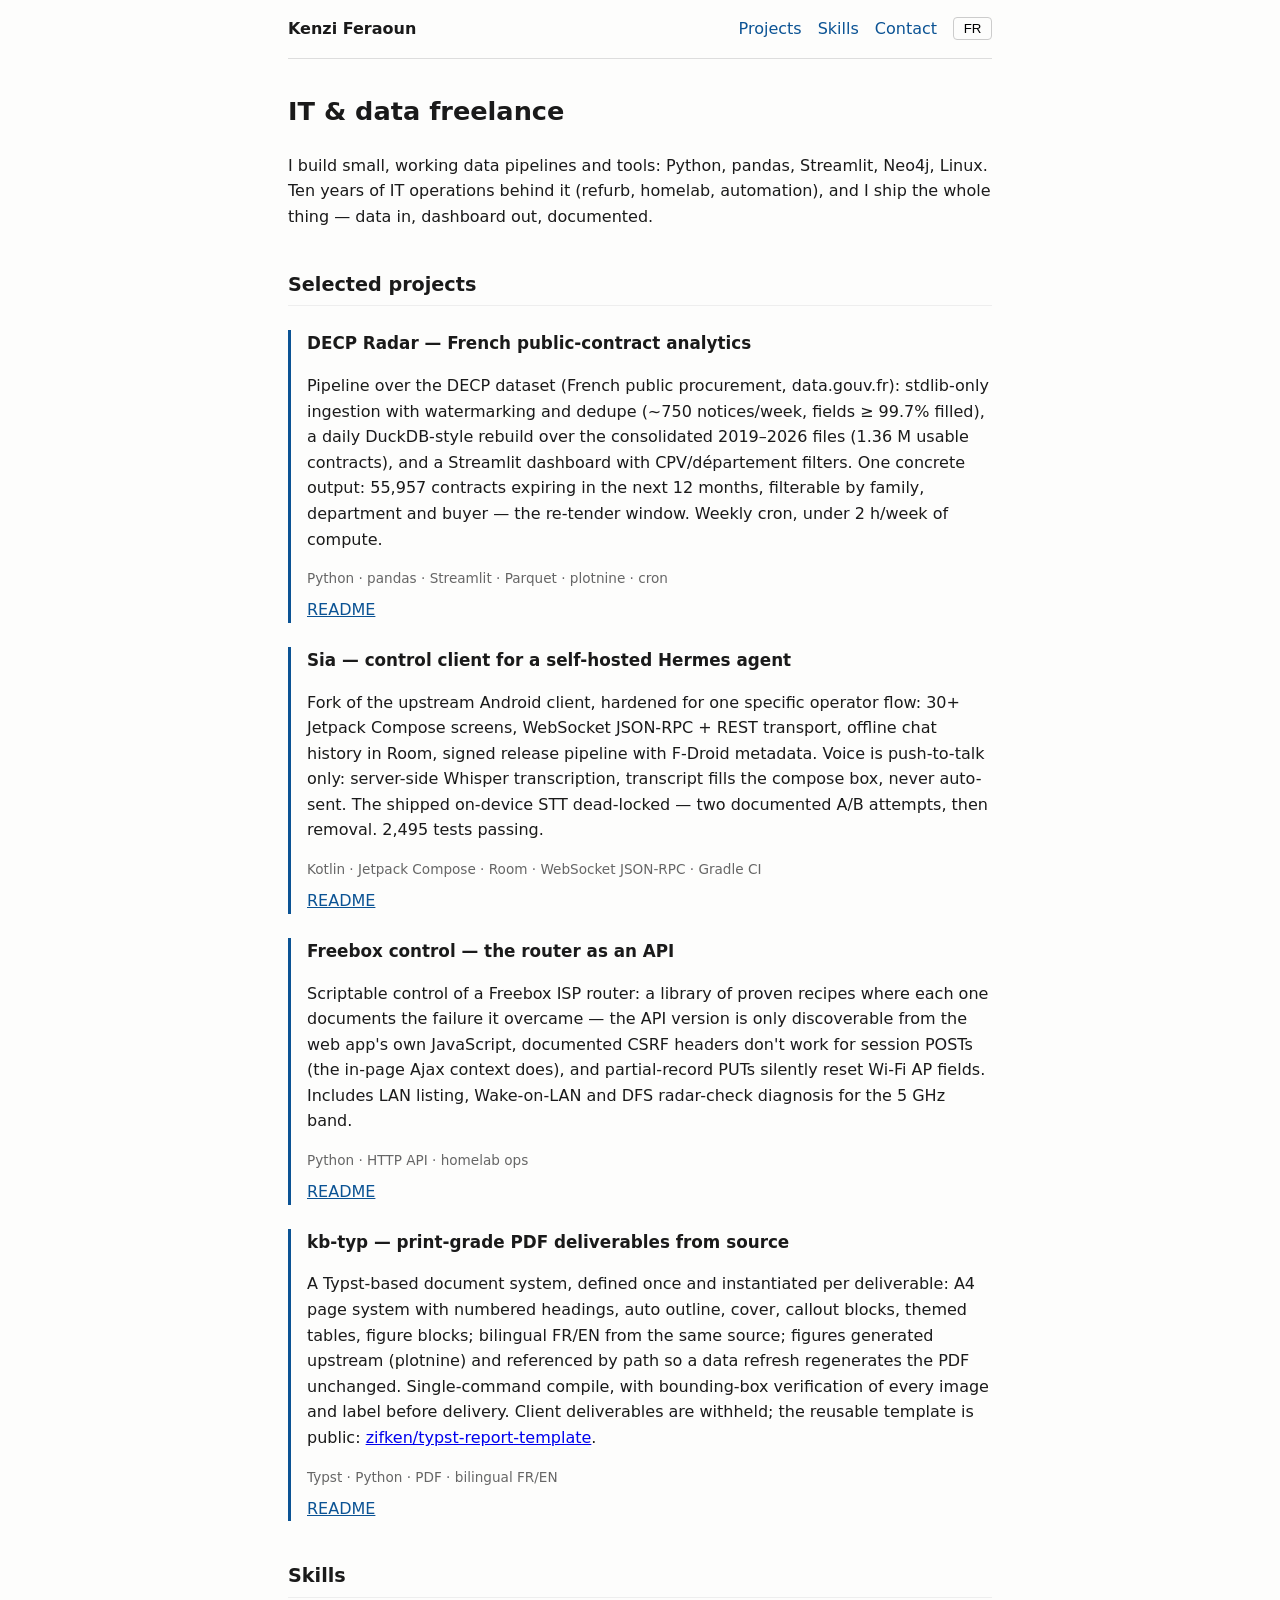
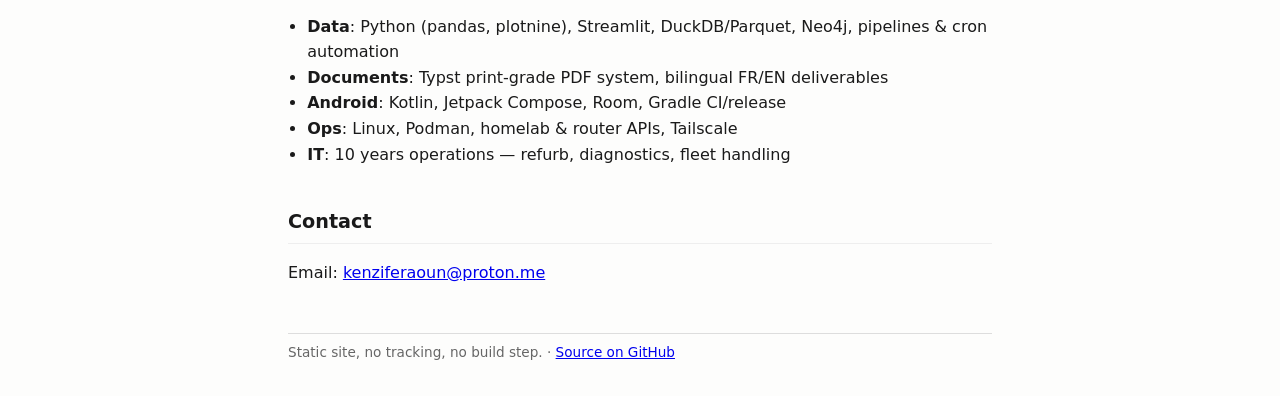
==== index.html @ 2a07d844 "Remove CV link (CV now hosted privately)" ====
<!DOCTYPE html>
<html lang="en">
<head>
<meta charset="utf-8">
<meta name="viewport" content="width=device-width, initial-scale=1">
<title>Kenzi Feraoun — IT & Data freelance</title>
<link rel="stylesheet" href="style.css">
</head>
<body>
<header>
  <nav>
    <span class="brand">Kenzi Feraoun</span>
    <span class="spacer"></span>
    <a href="#projects" data-i18n="nav_projects">Projects</a>
    <a href="#skills" data-i18n="nav_skills">Skills</a>
    <a href="#contact" data-i18n="nav_contact">Contact</a>
    <button id="lang" type="button">FR</button>
  </nav>
</header>

<main>
<section id="intro">
  <h1 data-i18n="intro_h1">IT &amp; data freelance</h1>
  <p data-i18n="intro_p">
    I build small, working data pipelines and tools: Python, pandas, Streamlit,
    Neo4j, Linux. Ten years of IT operations behind it (refurb, homelab, automation),
    and I ship the whole thing — data in, dashboard out, documented.
  </p>
</section>

<section id="projects">
  <h2 data-i18n="projects_h2">Selected projects</h2>

  <article class="case" id="case-decp">
    <h3><a href="case-studies/decp/" data-href-fr="case-studies/decp/fr/">DECP Radar — French public-contract analytics</a></h3>
    <p data-i18n="decp_p">
      Pipeline over the DECP dataset (French public procurement, data.gouv.fr):
      stdlib-only ingestion with watermarking and dedupe (~750 notices/week, fields
      ≥ 99.7% filled), a daily DuckDB-style rebuild over the consolidated 2019–2026
      files (1.36 M usable contracts), and a Streamlit dashboard with CPV/département
      filters. One concrete output: 55,957 contracts expiring in the next 12 months,
      filterable by family, department and buyer — the re-tender window. Weekly cron,
      under 2 h/week of compute.
    </p>
    <p class="meta">Python · pandas · Streamlit · Parquet · plotnine · cron</p>
    <p class="readlink"><a href="case-studies/decp/" data-href-fr="case-studies/decp/fr/">README</a></p>
  </article>

  <article class="case" id="case-sia">
    <h3><a href="case-studies/sia/" data-href-fr="case-studies/sia/fr/">Sia — control client for a self-hosted Hermes agent</a></h3>
    <p data-i18n="sia_p">
      Fork of the upstream Android client, hardened for one specific operator flow:
      30+ Jetpack Compose screens, WebSocket JSON-RPC + REST transport, offline
      chat history in Room, signed release pipeline with F-Droid metadata. Voice
      is push-to-talk only: server-side Whisper transcription, transcript fills
      the compose box, never auto-sent. The shipped on-device STT dead-locked —
      two documented A/B attempts, then removal. 2,495 tests passing.
    </p>
    <p class="meta">Kotlin · Jetpack Compose · Room · WebSocket JSON-RPC · Gradle CI</p>
    <p class="readlink"><a href="case-studies/sia/" data-href-fr="case-studies/sia/fr/">README</a></p>
  </article>

  <article class="case" id="case-freebox">
    <h3><a href="case-studies/freebox-api/" data-href-fr="case-studies/freebox-api/fr/">Freebox control — the router as an API</a></h3>
    <p data-i18n="freebox_p">
      Scriptable control of a Freebox ISP router: a library of proven recipes
      where each one documents the failure it overcame — the API version is only
      discoverable from the web app's own JavaScript, documented CSRF headers don't
      work for session POSTs (the in-page Ajax context does), and partial-record
      PUTs silently reset Wi-Fi AP fields. Includes LAN listing, Wake-on-LAN and
      DFS radar-check diagnosis for the 5 GHz band.
    </p>
    <p class="meta">Python · HTTP API · homelab ops</p>
    <p class="readlink"><a href="case-studies/freebox-api/" data-href-fr="case-studies/freebox-api/fr/">README</a></p>
  </article>

  <article class="case" id="case-kbtyp">
    <h3><a href="case-studies/kb-typ/" data-href-fr="case-studies/kb-typ/fr/">kb-typ — print-grade PDF deliverables from source</a></h3>
    <p data-i18n="kbtyp_p">
      A Typst-based document system, defined once and instantiated per deliverable:
      A4 page system with numbered headings, auto outline, cover, callout blocks,
      themed tables, figure blocks; bilingual FR/EN from the same source; figures
      generated upstream (plotnine) and referenced by path so a data refresh
      regenerates the PDF unchanged. Single-command compile, with bounding-box
      verification of every image and label before delivery. Client deliverables
      are withheld; the reusable template is public:
      <a href="https://github.com/zifken/typst-report-template">zifken/typst-report-template</a>.
    </p>
    <p class="meta">Typst · Python · PDF · bilingual FR/EN</p>
    <p class="readlink"><a href="https://github.com/zifken/typst-report-template#readme">README</a></p>
  </article>

</section>

<section id="skills">
  <h2 data-i18n="skills_h2">Skills</h2>
  <ul>
    <li data-i18n="skills_data"><strong>Data</strong>: Python (pandas, plotnine), Streamlit, DuckDB/Parquet, Neo4j, pipelines &amp; cron automation</li>
    <li data-i18n="skills_docs"><strong>Documents</strong>: Typst print-grade PDF system, bilingual FR/EN deliverables</li>
    <li data-i18n="skills_android"><strong>Android</strong>: Kotlin, Jetpack Compose, Room, Gradle CI/release</li>
    <li data-i18n="skills_ops"><strong>Ops</strong>: Linux, Podman, homelab &amp; router APIs, Tailscale</li>
    <li data-i18n="skills_it"><strong>IT</strong>: 10 years operations — refurb, diagnostics, fleet handling</li>
  </ul>
</section>

<section id="contact">
  <h2 data-i18n="contact_h2">Contact</h2>
  <p data-i18n="contact_p">Email: <a href="mailto:kenziferaoun@proton.me">kenziferaoun@proton.me</a></p>
</section>
</main>

<footer>
  <span data-i18n="footer_note">Static site, no tracking, no build step.</span>
  <span> · </span>
  <a href="https://github.com/zifken/malt-portefolio" data-i18n-href="footer_source">Source on GitHub</a>
</footer>

<script src="i18n.js"></script>
</body>
</html>
---- style.css ----
:root { --fg:#1a1a1a; --bg:#fdfdfc; --accent:#0b5394; --muted:#666; }
* { box-sizing: border-box; }
body { margin:0; font:16px/1.6 system-ui, sans-serif; color:var(--fg); background:var(--bg); max-width: 46rem; margin-inline:auto; padding:0 1rem; }
header nav { display:flex; gap:1rem; align-items:center; padding:1rem 0; border-bottom:1px solid #ddd; flex-wrap:wrap; }
.brand { font-weight:700; }
.spacer { flex:1; }
nav a { color:var(--accent); text-decoration:none; }
nav a:hover { text-decoration:underline; }
#lang { border:1px solid #ccc; background:none; padding:.2rem .6rem; border-radius:4px; cursor:pointer; }
h1 { font-size:1.6rem; margin-top:2rem; }
h2 { font-size:1.2rem; border-bottom:1px solid #eee; padding-bottom:.3rem; margin-top:2.5rem; }
h3 { font-size:1.05rem; margin-bottom:.2rem; }
h3 a { color:inherit; text-decoration:none; }
h3 a:hover { text-decoration:underline; color:var(--accent); }
.case { margin:1.5rem 0; padding-left:1rem; border-left:3px solid var(--accent); }
.meta { color:var(--muted); font-size:.85rem; }
ul { padding-left:1.2rem; }
footer { margin:3rem 0 2rem; border-top:1px solid #ddd; padding-top:.5rem; color:var(--muted); font-size:.85rem; }
img { max-width: 100%; border: 1px solid #ddd; margin: .5rem 0; display: block; }
table { border-collapse: collapse; margin: .5rem 0; }
th, td { border: 1px solid #ddd; padding: .3rem .6rem; text-align: left; }
.fig { color: var(--muted); font-size: .9rem; }
code { background: #f2f2f0; padding: 0 .3rem; border-radius: 3px; }

.readlink { margin-top: -0.4rem; }
.readlink a { color: var(--accent); text-decoration: underline; }
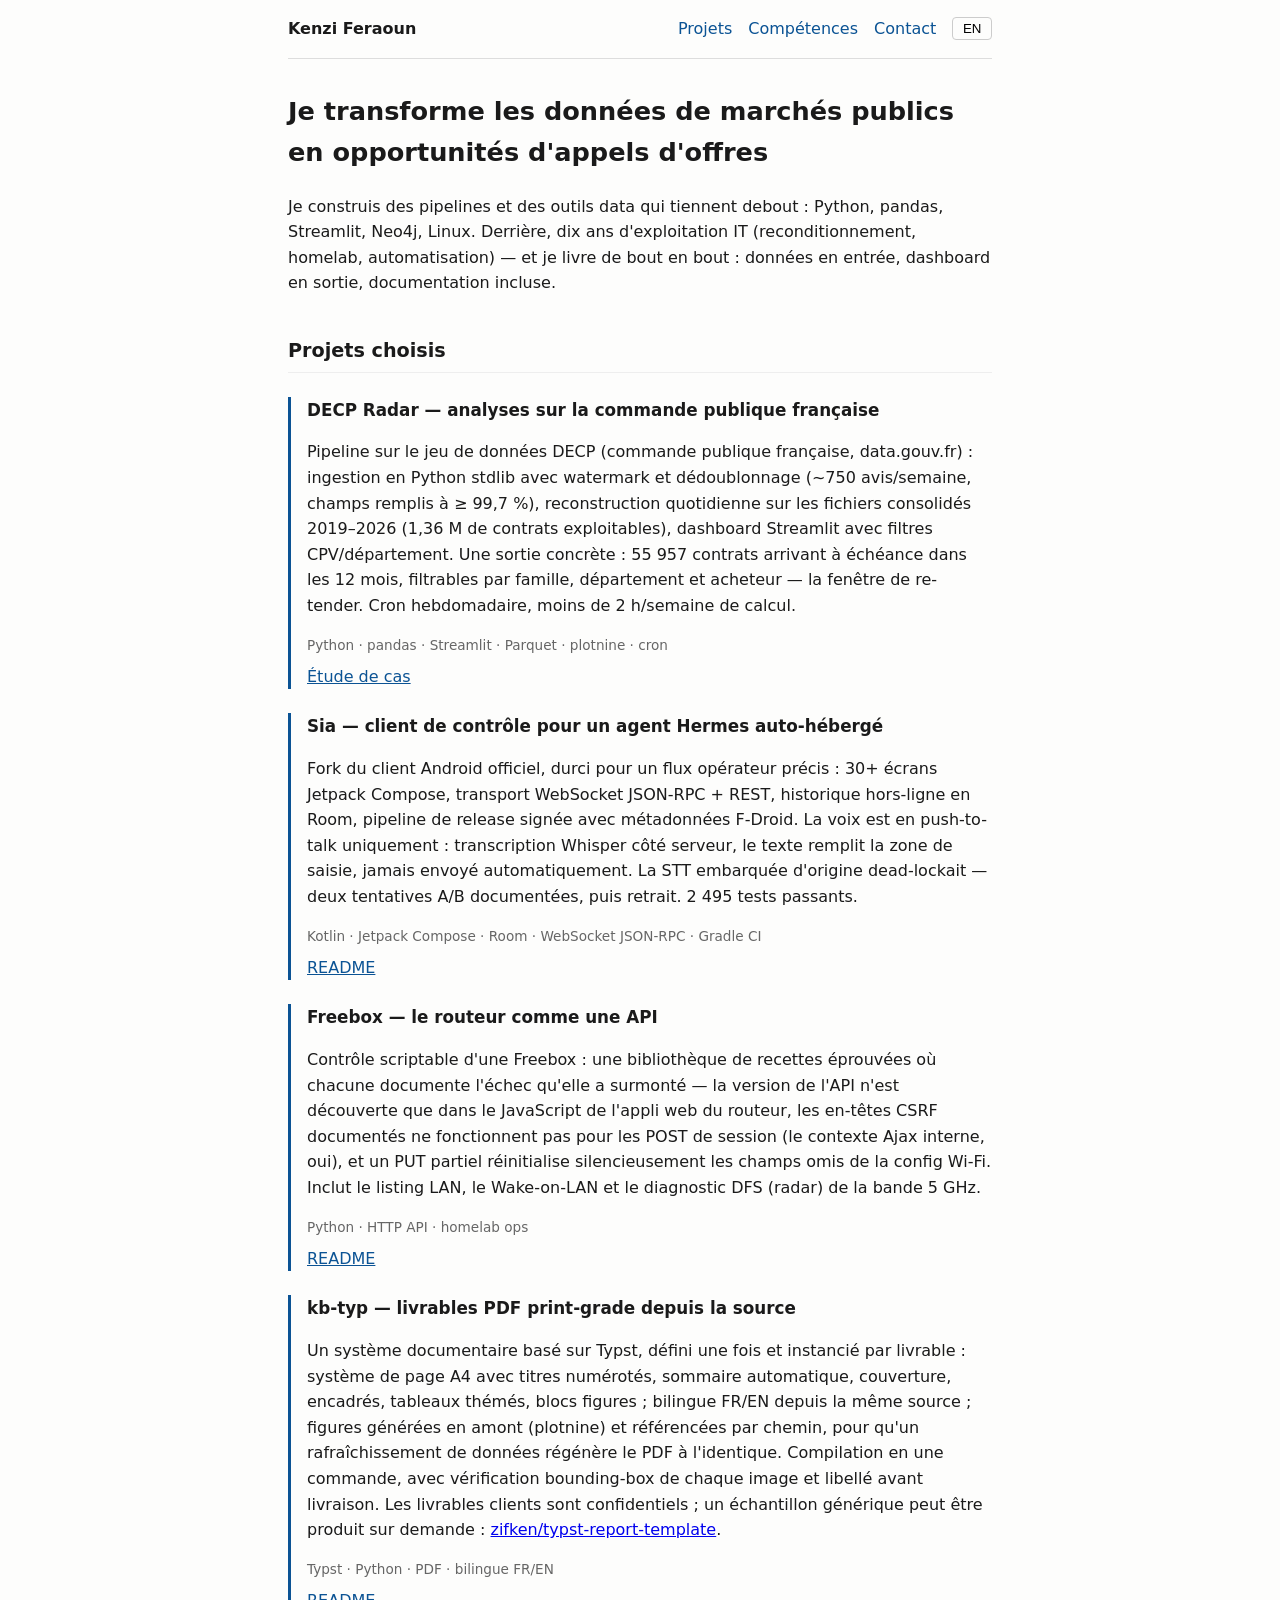
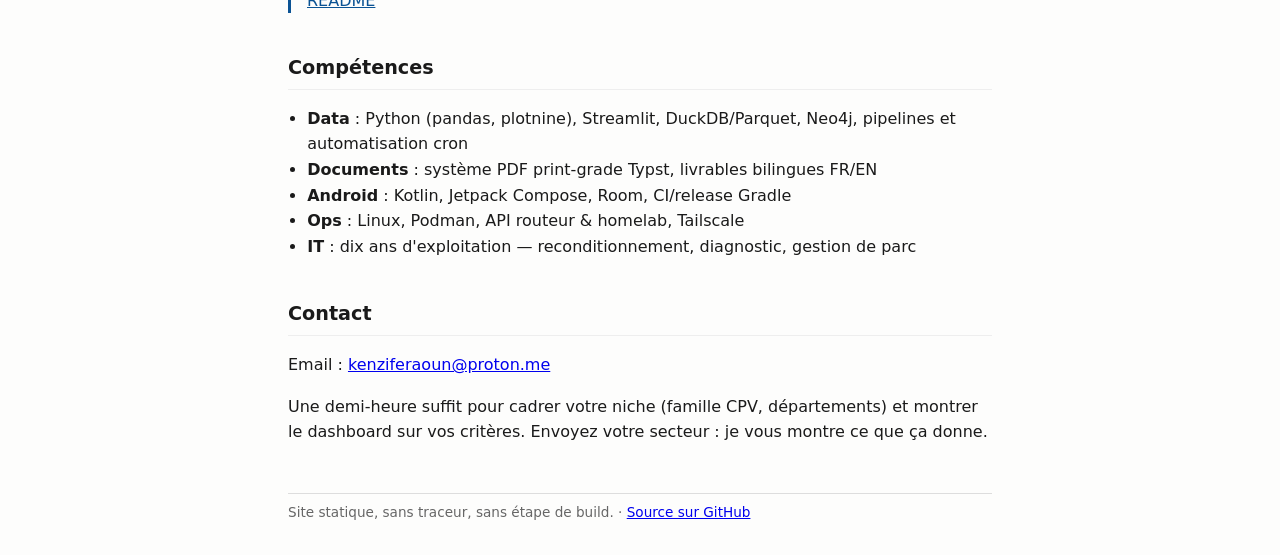
==== commit 035d2142: "FR-first hero: tender-intelligence positioning, DECP buyer case study (FR/EN), contact CTA" ====
--- a/index.html
+++ b/index.html
@@ -1,9 +1,9 @@
 <!DOCTYPE html>
-<html lang="en">
+<html lang="fr">
 <head>
 <meta charset="utf-8">
 <meta name="viewport" content="width=device-width, initial-scale=1">
-<title>Kenzi Feraoun — IT & Data freelance</title>
+<title>Kenzi Feraoun — données de marchés publics, opportunités d'appels d'offres</title>
 <link rel="stylesheet" href="style.css">
 </head>
 <body>
@@ -11,108 +11,111 @@
   <nav>
     <span class="brand">Kenzi Feraoun</span>
     <span class="spacer"></span>
-    <a href="#projects" data-i18n="nav_projects">Projects</a>
-    <a href="#skills" data-i18n="nav_skills">Skills</a>
+    <a href="#projects" data-i18n="nav_projects">Projets</a>
+    <a href="#skills" data-i18n="nav_skills">Compétences</a>
     <a href="#contact" data-i18n="nav_contact">Contact</a>
-    <button id="lang" type="button">FR</button>
+    <button id="lang" type="button">EN</button>
   </nav>
 </header>
 
 <main>
 <section id="intro">
-  <h1 data-i18n="intro_h1">IT &amp; data freelance</h1>
+  <h1 data-i18n="intro_h1">Je transforme les données de marchés publics en opportunités d'appels d'offres</h1>
   <p data-i18n="intro_p">
-    I build small, working data pipelines and tools: Python, pandas, Streamlit,
-    Neo4j, Linux. Ten years of IT operations behind it (refurb, homelab, automation),
-    and I ship the whole thing — data in, dashboard out, documented.
+    Je construis des pipelines et des outils data qui tiennent debout : Python,
+    pandas, Streamlit, Neo4j, Linux. Derrière, dix ans d'exploitation IT
+    (reconditionnement, homelab, automatisation) — et je livre de bout en bout :
+    données en entrée, dashboard en sortie, documentation incluse.
   </p>
 </section>
 
 <section id="projects">
-  <h2 data-i18n="projects_h2">Selected projects</h2>
+  <h2 data-i18n="projects_h2">Projets choisis</h2>
 
   <article class="case" id="case-decp">
-    <h3><a href="case-studies/decp/" data-href-fr="case-studies/decp/fr/">DECP Radar — French public-contract analytics</a></h3>
+    <h3><a href="case-studies/decp/fr/" data-href-en="case-studies/decp/">DECP Radar — analyses sur la commande publique française</a></h3>
     <p data-i18n="decp_p">
-      Pipeline over the DECP dataset (French public procurement, data.gouv.fr):
-      stdlib-only ingestion with watermarking and dedupe (~750 notices/week, fields
-      ≥ 99.7% filled), a daily DuckDB-style rebuild over the consolidated 2019–2026
-      files (1.36 M usable contracts), and a Streamlit dashboard with CPV/département
-      filters. One concrete output: 55,957 contracts expiring in the next 12 months,
-      filterable by family, department and buyer — the re-tender window. Weekly cron,
-      under 2 h/week of compute.
+      Pipeline sur le jeu de données DECP (commande publique française, data.gouv.fr) :
+      ingestion en Python stdlib avec watermark et dédoublonnage (~750 avis/semaine,
+      champs remplis à ≥ 99,7 %), reconstruction quotidienne sur les fichiers consolidés
+      2019–2026 (1,36 M de contrats exploitables), dashboard Streamlit avec filtres
+      CPV/département. Une sortie concrète : 55 957 contrats arrivant à échéance dans
+      les 12 mois, filtrables par famille, département et acheteur — la fenêtre de
+      re-tender. Cron hebdomadaire, moins de 2 h/semaine de calcul.
     </p>
     <p class="meta">Python · pandas · Streamlit · Parquet · plotnine · cron</p>
-    <p class="readlink"><a href="case-studies/decp/" data-href-fr="case-studies/decp/fr/">README</a></p>
+    <p class="readlink"><a href="case-studies/decp/fr/" data-href-en="case-studies/decp/">Étude de cas</a></p>
   </article>
 
   <article class="case" id="case-sia">
-    <h3><a href="case-studies/sia/" data-href-fr="case-studies/sia/fr/">Sia — control client for a self-hosted Hermes agent</a></h3>
+    <h3><a href="case-studies/sia/fr/" data-href-en="case-studies/sia/">Sia — client de contrôle pour un agent Hermes auto-hébergé</a></h3>
     <p data-i18n="sia_p">
-      Fork of the upstream Android client, hardened for one specific operator flow:
-      30+ Jetpack Compose screens, WebSocket JSON-RPC + REST transport, offline
-      chat history in Room, signed release pipeline with F-Droid metadata. Voice
-      is push-to-talk only: server-side Whisper transcription, transcript fills
-      the compose box, never auto-sent. The shipped on-device STT dead-locked —
-      two documented A/B attempts, then removal. 2,495 tests passing.
+      Fork du client Android officiel, durci pour un flux opérateur précis : 30+ écrans
+      Jetpack Compose, transport WebSocket JSON-RPC + REST, historique hors-ligne en
+      Room, pipeline de release signée avec métadonnées F-Droid. La voix est en
+      push-to-talk uniquement : transcription Whisper côté serveur, le texte remplit la
+      zone de saisie, jamais envoyé automatiquement. La STT embarquée d'origine
+      dead-lockait — deux tentatives A/B documentées, puis retrait. 2 495 tests passants.
     </p>
     <p class="meta">Kotlin · Jetpack Compose · Room · WebSocket JSON-RPC · Gradle CI</p>
-    <p class="readlink"><a href="case-studies/sia/" data-href-fr="case-studies/sia/fr/">README</a></p>
+    <p class="readlink"><a href="https://github.com/zifken/hermes-mobile/blob/master/README.fr.md">README</a></p>
   </article>
 
   <article class="case" id="case-freebox">
-    <h3><a href="case-studies/freebox-api/" data-href-fr="case-studies/freebox-api/fr/">Freebox control — the router as an API</a></h3>
+    <h3><a href="case-studies/freebox-api/fr/" data-href-en="case-studies/freebox-api/">Freebox — le routeur comme une API</a></h3>
     <p data-i18n="freebox_p">
-      Scriptable control of a Freebox ISP router: a library of proven recipes
-      where each one documents the failure it overcame — the API version is only
-      discoverable from the web app's own JavaScript, documented CSRF headers don't
-      work for session POSTs (the in-page Ajax context does), and partial-record
-      PUTs silently reset Wi-Fi AP fields. Includes LAN listing, Wake-on-LAN and
-      DFS radar-check diagnosis for the 5 GHz band.
+      Contrôle scriptable d'une Freebox : une bibliothèque de recettes éprouvées où
+      chacune documente l'échec qu'elle a surmonté — la version de l'API n'est
+      découverte que dans le JavaScript de l'appli web du routeur, les en-têtes CSRF
+      documentés ne fonctionnent pas pour les POST de session (le contexte Ajax interne,
+      oui), et un PUT partiel réinitialise silencieusement les champs omis de la config
+      Wi-Fi. Inclut le listing LAN, le Wake-on-LAN et le diagnostic DFS (radar) de la
+      bande 5 GHz.
     </p>
     <p class="meta">Python · HTTP API · homelab ops</p>
-    <p class="readlink"><a href="case-studies/freebox-api/" data-href-fr="case-studies/freebox-api/fr/">README</a></p>
+    <p class="readlink"><a href="case-studies/freebox-api/fr/" data-href-en="case-studies/freebox-api/">README</a></p>
   </article>
 
   <article class="case" id="case-kbtyp">
-    <h3><a href="case-studies/kb-typ/" data-href-fr="case-studies/kb-typ/fr/">kb-typ — print-grade PDF deliverables from source</a></h3>
+    <h3><a href="case-studies/kb-typ/fr/" data-href-en="case-studies/kb-typ/">kb-typ — livrables PDF print-grade depuis la source</a></h3>
     <p data-i18n="kbtyp_p">
-      A Typst-based document system, defined once and instantiated per deliverable:
-      A4 page system with numbered headings, auto outline, cover, callout blocks,
-      themed tables, figure blocks; bilingual FR/EN from the same source; figures
-      generated upstream (plotnine) and referenced by path so a data refresh
-      regenerates the PDF unchanged. Single-command compile, with bounding-box
-      verification of every image and label before delivery. Client deliverables
-      are withheld; the reusable template is public:
-      <a href="https://github.com/zifken/typst-report-template">zifken/typst-report-template</a>.
+      Un système documentaire basé sur Typst, défini une fois et instancié par
+      livrable : système de page A4 avec titres numérotés, sommaire automatique,
+      couverture, encadrés, tableaux thémés, blocs figures ; bilingue FR/EN depuis la
+      même source ; figures générées en amont (plotnine) et référencées par chemin, pour
+      qu'un rafraîchissement de données régénère le PDF à l'identique. Compilation en
+      une commande, avec vérification bounding-box de chaque image et libellé avant
+      livraison. Les livrables clients sont confidentiels ; un échantillon générique
+      peut être produit sur demande : <a href="https://github.com/zifken/typst-report-template">zifken/typst-report-template</a>.
     </p>
-    <p class="meta">Typst · Python · PDF · bilingual FR/EN</p>
-    <p class="readlink"><a href="https://github.com/zifken/typst-report-template#readme">README</a></p>
+    <p class="meta">Typst · Python · PDF · bilingue FR/EN</p>
+    <p class="readlink"><a href="https://github.com/zifken/typst-report-template/blob/master/README.fr.md">README</a></p>
   </article>
 
 </section>
 
 <section id="skills">
-  <h2 data-i18n="skills_h2">Skills</h2>
+  <h2 data-i18n="skills_h2">Compétences</h2>
   <ul>
-    <li data-i18n="skills_data"><strong>Data</strong>: Python (pandas, plotnine), Streamlit, DuckDB/Parquet, Neo4j, pipelines &amp; cron automation</li>
-    <li data-i18n="skills_docs"><strong>Documents</strong>: Typst print-grade PDF system, bilingual FR/EN deliverables</li>
-    <li data-i18n="skills_android"><strong>Android</strong>: Kotlin, Jetpack Compose, Room, Gradle CI/release</li>
-    <li data-i18n="skills_ops"><strong>Ops</strong>: Linux, Podman, homelab &amp; router APIs, Tailscale</li>
-    <li data-i18n="skills_it"><strong>IT</strong>: 10 years operations — refurb, diagnostics, fleet handling</li>
+    <li data-i18n="skills_data"><strong>Data</strong> : Python (pandas, plotnine), Streamlit, DuckDB/Parquet, Neo4j, pipelines et automatisation cron</li>
+    <li data-i18n="skills_docs"><strong>Documents</strong> : système PDF print-grade Typst, livrables bilingues FR/EN</li>
+    <li data-i18n="skills_android"><strong>Android</strong> : Kotlin, Jetpack Compose, Room, CI/release Gradle</li>
+    <li data-i18n="skills_ops"><strong>Ops</strong> : Linux, Podman, API routeur &amp; homelab, Tailscale</li>
+    <li data-i18n="skills_it"><strong>IT</strong> : dix ans d'exploitation — reconditionnement, diagnostic, gestion de parc</li>
   </ul>
 </section>
 
 <section id="contact">
   <h2 data-i18n="contact_h2">Contact</h2>
-  <p data-i18n="contact_p">Email: <a href="mailto:kenziferaoun@proton.me">kenziferaoun@proton.me</a></p>
+  <p data-i18n="contact_p">Email : <a href="mailto:kenziferaoun@proton.me">kenziferaoun@proton.me</a></p>
+  <p data-i18n="contact_cta">Une demi-heure suffit pour cadrer votre niche (famille CPV, départements) et montrer le dashboard sur vos critères. Envoyez votre secteur : je vous montre ce que ça donne.</p>
 </section>
 </main>
 
 <footer>
-  <span data-i18n="footer_note">Static site, no tracking, no build step.</span>
+  <span data-i18n="footer_note">Site statique, sans traceur, sans étape de build.</span>
   <span> · </span>
-  <a href="https://github.com/zifken/malt-portefolio" data-i18n-href="footer_source">Source on GitHub</a>
+  <a href="https://github.com/zifken/malt-portefolio">Source sur GitHub</a>
 </footer>
 
 <script src="i18n.js"></script>
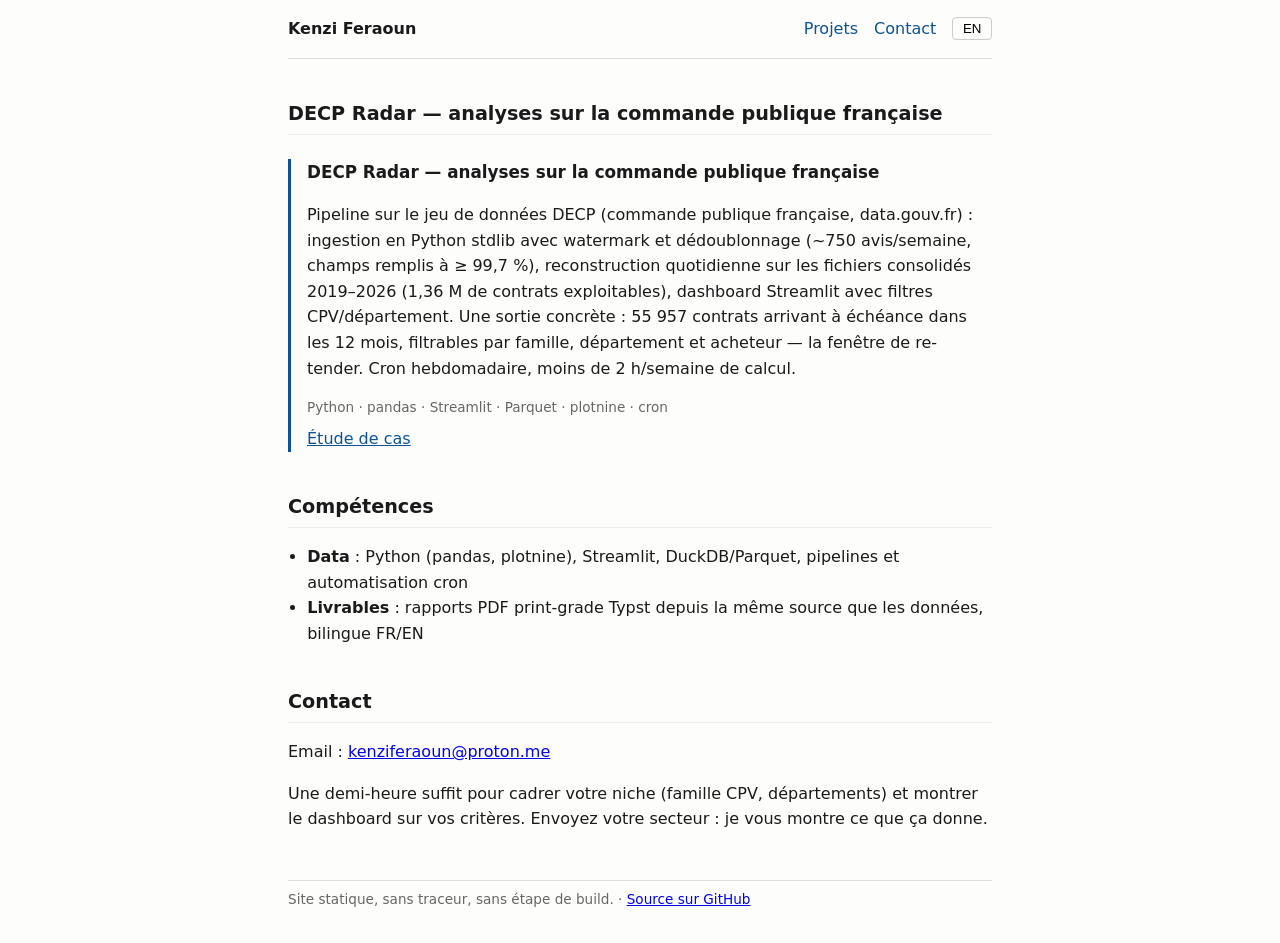
==== commit e491300d: "Pivot to data-centric: DECP Radar only, drop hero intro, data+deliverables skills" ====
--- a/index.html
+++ b/index.html
@@ -12,25 +12,15 @@
     <span class="brand">Kenzi Feraoun</span>
     <span class="spacer"></span>
     <a href="#projects" data-i18n="nav_projects">Projets</a>
-    <a href="#skills" data-i18n="nav_skills">Compétences</a>
     <a href="#contact" data-i18n="nav_contact">Contact</a>
     <button id="lang" type="button">EN</button>
   </nav>
 </header>
 
 <main>
-<section id="intro">
-  <h1 data-i18n="intro_h1">Je transforme les données de marchés publics en opportunités d'appels d'offres</h1>
-  <p data-i18n="intro_p">
-    Je construis des pipelines et des outils data qui tiennent debout : Python,
-    pandas, Streamlit, Neo4j, Linux. Derrière, dix ans d'exploitation IT
-    (reconditionnement, homelab, automatisation) — et je livre de bout en bout :
-    données en entrée, dashboard en sortie, documentation incluse.
-  </p>
-</section>
 
 <section id="projects">
-  <h2 data-i18n="projects_h2">Projets choisis</h2>
+  <h2 data-i18n="projects_h2">DECP Radar — analyses sur la commande publique française</h2>
 
   <article class="case" id="case-decp">
     <h3><a href="case-studies/decp/fr/" data-href-en="case-studies/decp/">DECP Radar — analyses sur la commande publique française</a></h3>
@@ -47,61 +37,13 @@
     <p class="readlink"><a href="case-studies/decp/fr/" data-href-en="case-studies/decp/">Étude de cas</a></p>
   </article>
 
-  <article class="case" id="case-sia">
-    <h3><a href="case-studies/sia/fr/" data-href-en="case-studies/sia/">Sia — client de contrôle pour un agent Hermes auto-hébergé</a></h3>
-    <p data-i18n="sia_p">
-      Fork du client Android officiel, durci pour un flux opérateur précis : 30+ écrans
-      Jetpack Compose, transport WebSocket JSON-RPC + REST, historique hors-ligne en
-      Room, pipeline de release signée avec métadonnées F-Droid. La voix est en
-      push-to-talk uniquement : transcription Whisper côté serveur, le texte remplit la
-      zone de saisie, jamais envoyé automatiquement. La STT embarquée d'origine
-      dead-lockait — deux tentatives A/B documentées, puis retrait. 2 495 tests passants.
-    </p>
-    <p class="meta">Kotlin · Jetpack Compose · Room · WebSocket JSON-RPC · Gradle CI</p>
-    <p class="readlink"><a href="https://github.com/zifken/hermes-mobile/blob/master/README.fr.md">README</a></p>
-  </article>
-
-  <article class="case" id="case-freebox">
-    <h3><a href="case-studies/freebox-api/fr/" data-href-en="case-studies/freebox-api/">Freebox — le routeur comme une API</a></h3>
-    <p data-i18n="freebox_p">
-      Contrôle scriptable d'une Freebox : une bibliothèque de recettes éprouvées où
-      chacune documente l'échec qu'elle a surmonté — la version de l'API n'est
-      découverte que dans le JavaScript de l'appli web du routeur, les en-têtes CSRF
-      documentés ne fonctionnent pas pour les POST de session (le contexte Ajax interne,
-      oui), et un PUT partiel réinitialise silencieusement les champs omis de la config
-      Wi-Fi. Inclut le listing LAN, le Wake-on-LAN et le diagnostic DFS (radar) de la
-      bande 5 GHz.
-    </p>
-    <p class="meta">Python · HTTP API · homelab ops</p>
-    <p class="readlink"><a href="case-studies/freebox-api/fr/" data-href-en="case-studies/freebox-api/">README</a></p>
-  </article>
-
-  <article class="case" id="case-kbtyp">
-    <h3><a href="case-studies/kb-typ/fr/" data-href-en="case-studies/kb-typ/">kb-typ — livrables PDF print-grade depuis la source</a></h3>
-    <p data-i18n="kbtyp_p">
-      Un système documentaire basé sur Typst, défini une fois et instancié par
-      livrable : système de page A4 avec titres numérotés, sommaire automatique,
-      couverture, encadrés, tableaux thémés, blocs figures ; bilingue FR/EN depuis la
-      même source ; figures générées en amont (plotnine) et référencées par chemin, pour
-      qu'un rafraîchissement de données régénère le PDF à l'identique. Compilation en
-      une commande, avec vérification bounding-box de chaque image et libellé avant
-      livraison. Les livrables clients sont confidentiels ; un échantillon générique
-      peut être produit sur demande : <a href="https://github.com/zifken/typst-report-template">zifken/typst-report-template</a>.
-    </p>
-    <p class="meta">Typst · Python · PDF · bilingue FR/EN</p>
-    <p class="readlink"><a href="https://github.com/zifken/typst-report-template/blob/master/README.fr.md">README</a></p>
-  </article>
-
 </section>
 
 <section id="skills">
   <h2 data-i18n="skills_h2">Compétences</h2>
   <ul>
-    <li data-i18n="skills_data"><strong>Data</strong> : Python (pandas, plotnine), Streamlit, DuckDB/Parquet, Neo4j, pipelines et automatisation cron</li>
-    <li data-i18n="skills_docs"><strong>Documents</strong> : système PDF print-grade Typst, livrables bilingues FR/EN</li>
-    <li data-i18n="skills_android"><strong>Android</strong> : Kotlin, Jetpack Compose, Room, CI/release Gradle</li>
-    <li data-i18n="skills_ops"><strong>Ops</strong> : Linux, Podman, API routeur &amp; homelab, Tailscale</li>
-    <li data-i18n="skills_it"><strong>IT</strong> : dix ans d'exploitation — reconditionnement, diagnostic, gestion de parc</li>
+    <li data-i18n="skills_data"><strong>Data</strong> : Python (pandas, plotnine), Streamlit, DuckDB/Parquet, pipelines et automatisation cron</li>
+    <li data-i18n="skills_docs"><strong>Livrables</strong> : rapports PDF print-grade Typst depuis la même source que les données, bilingue FR/EN</li>
   </ul>
 </section>
 
